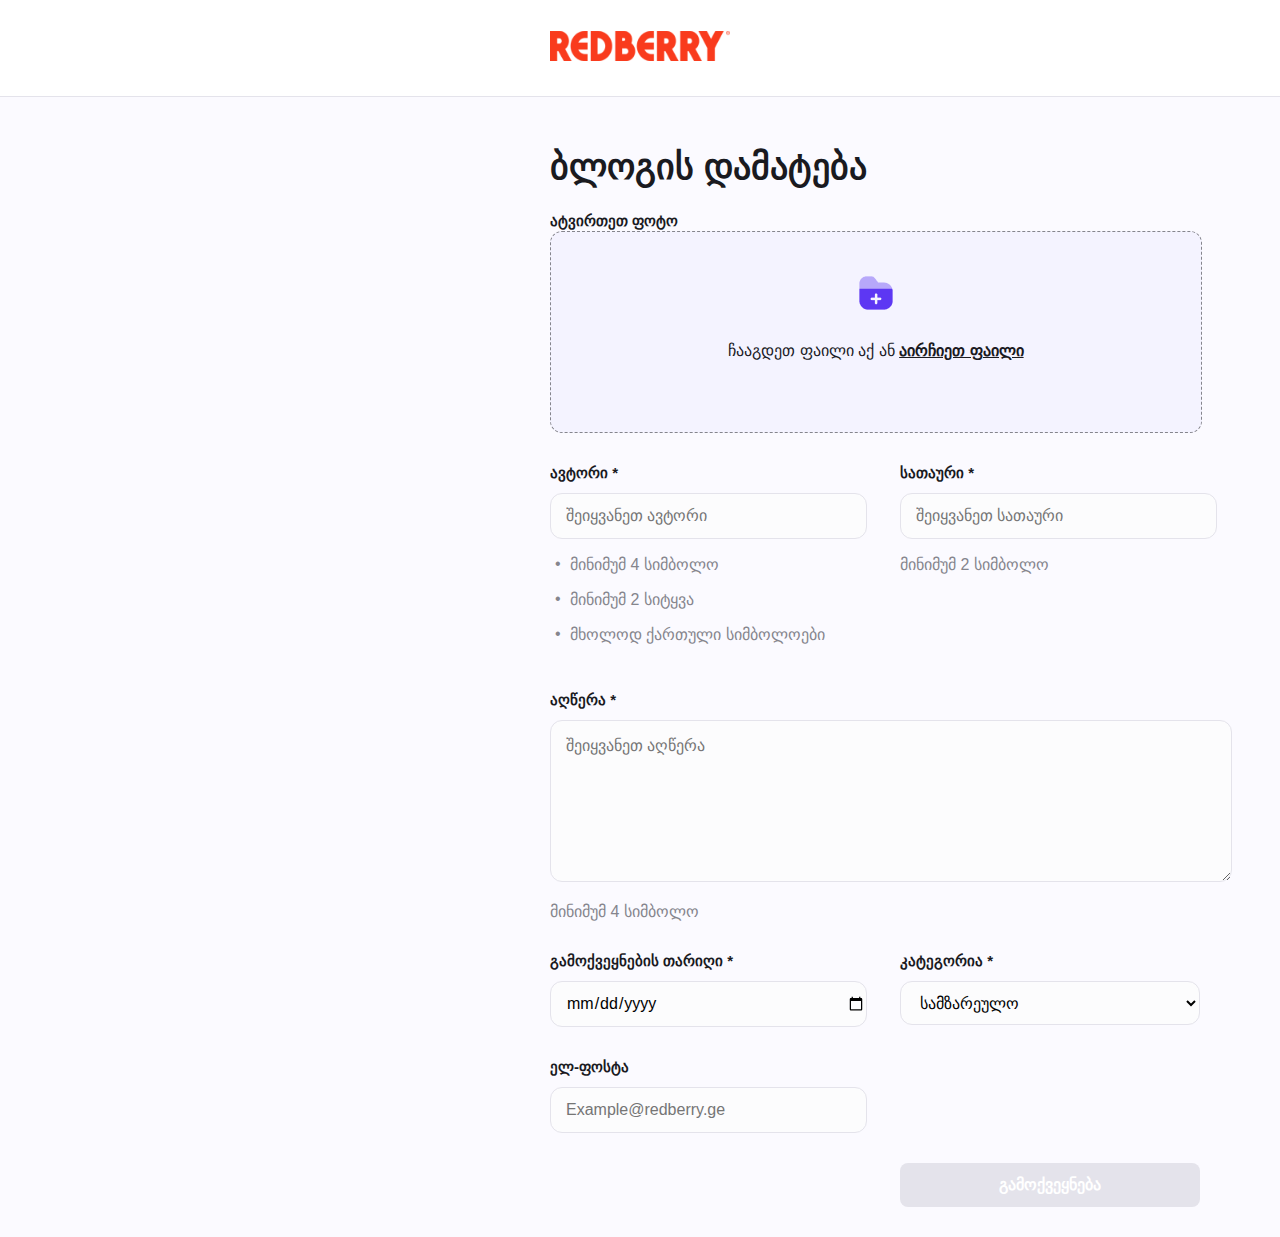
==== add_blog.html @ 9d46173d "დალოგინების ფუნქციონალი დასრულებულია და ბლოგის დამატების ფუნქციონალზე ვმუშაობ" ====
<!DOCTYPE html>
<html lang="en">
<head>
    <meta charset="UTF-8">
    <meta name="viewport" content="width=device-width, initial-scale=1.0">
    <title>Document</title>
    <link rel="stylesheet" href="css/add_blog.css">
    <script src="js/add_blog.js"></script>
</head>
<body>
    <header>
        <a href="index.html">
            <img id="logo" src="media/LOGO-02 3.png" alt="logo">
        </a>
        
    </header>
    
    <div id="container">
        <h1 id = 'head-title'>ბლოგის დამატება</h1>
        <form action="add_blog.php" method="POST" enctype="multipart/form-data">
            <div id= "row-img">
                <label for="photo" id="labels">ატვირთეთ ფოტო</label><br>
                <div id="uploaded">
                    <img id="gallery" src="media/gallery.png" alt="uploaded-img">
                    <p id="img-name">hello.png</p>
                    <div id="remove-img" onclick="removeImage()"><img src="media/add.png" alt="remove-img"></div>
                </div>
                <div id="img-container" onclick="triggerFileInput()" ondragover="handleDragOver(event)" ondrop="handleDrop(event)">
                    <img id="upload-icon" src="media/folder-add.png" alt="upload-icon"><br>
                    <label for="image" id="custom-label">ჩააგდეთ ფაილი აქ ან <a id="choose">აირჩიეთ ფაილი</a></label>
                    <input type="file" id="image" name="image" class="image" accept="image/*" onchange="handleFileSelection(this)">
                </div>
                
            </div>
            
            <div id = 'row'>
                <div id = 'left'>
                    <label for="author" id="labels">ავტორი *</label><br>
                    <input type="text" class="input-field" id="author" placeholder="შეიყვანეთ ავტორი" required>
                    <div id="validation-messages">
                        <p class="validation-message" id="message1">მინიმუმ 4 სიმბოლო</p>
                        <p class="validation-message" id="message2">მინიმუმ 2 სიტყვა</p>
                        <p class="validation-message" id="message3">მხოლოდ ქართული სიმბოლოები</p>
                    </div>
                </div>
                <div id = 'right'>
                    <label for="title" id="labels">სათაური *</label><br>
                    <input type="text" class="input-field" id="title" placeholder="შეიყვანეთ სათაური" required>
                    <div id="validation-messages">
                        <p class="validation-message" id="message4">მინიმუმ 2 სიმბოლო</p>
                    </div>
                </div>
            </div>
            <div id = 'row-desc'>
                <label for="description" id="labels">აღწერა *</label><br>
                <textarea class="desc-input" id="description" name="description" rows="4" cols="50" placeholder="შეიყვანეთ აღწერა" required></textarea>
                <div id="validation-messages">
                    <p class="validation-message" id="message5">მინიმუმ 4 სიმბოლო</p>
                </div>
            </div>
            <div id="row">
                <div id = "left">
                    <label for="post-date" id="labels">გამოქვეყნების თარიღი *</label><br>
                    <input type="date" class="input-field" id="post-date" required>   
                </div>
                <div id = 'right'>
                    <label for="category" id="labels">კატეგორია *</label><br>
                    <select class="input-field" id="category" required>
                        <option value="სამზარეულო">სამზარეულო</option>
                        <option value="სახელმწიფო">სახელმწიფო</option>
                        <option value="სასტუმრო">სასტუმრო</option>
                        <option value="სხვა">სხვა</option>
                    </select>
                </div>
            </div>
            <div id = 'row'>
                <div id = 'left'>
                    <label id="labels" for="email">ელ-ფოსტა</label><br>
                    <input type="email" class="input-field" id="email" placeholder="Example@redberry.ge">
                </div>
            </div>
            <div id = 'row'>
                <div id = 'left'>
                </div>
                <div id = "right">
                    <input type="submit" id = 'publish' value="გამოქვეყნება" disabled>
                </div>
            </div>
        </form>
    </div>
        
    
</body>
</html>
---- css/add_blog.css ----
@import url('https://free.bboxtype.com/embedfonts/?family=FiraGO:400');

body{
    font-family: 'FiraGO', sans-serif;
    margin: 0;
    padding: 0;
    background-color:#FBFAFF;
    
}

#logo{
    width: 180px;
    height: 30px;
}

header {
    display: flex;
    justify-content: center;
    align-items: center;
    height: 96px; 
    border-bottom: 1px solid #E4E3EB;
    background-color: #ffffff;
}

#container{
    width: 700px;
    margin-left: 550px;
    margin-top: 50px;
}

#row {
    justify-content: space-between;
    display: flex;
}

#row, #row-desc, #row-img{
    margin-bottom: 30px;
}

#left, #right{
    flex: 1;
    margin: 0;
    padding: 0;
}

#head-title{
    font-size: 36px;
    font-weight: 900;
    color:#1A1A1F;
    line-height: 40px;
    font-family: 'FiraGO', sans-serif;
}

.input-field{
    font-family: 'FiraGO', sans-serif !important;
    font-weight: 500 !important;
    font-size: 16px !important;
    line-height: 20px !important;
    width: 300px;
    height: 44px;
    margin-top: 10px;
    border-radius: 12px;
    border: 1px solid #E4E3EB;
    background-color: #fcfcfd;
    padding: 0 0 0 15px;
}

.desc-input{
    font-family: 'FiraGO', sans-serif !important;
    font-weight: 500 !important;
    font-size: 16px !important;
    line-height: 20px !important;
    width: 650px;
    height: 130px;
    margin-top: 10px;
    border-radius: 12px;
    border: 1px solid #E4E3EB;
    background-color: #fcfcfd;
    padding: 15px;
}


#labels{
    color: #1A1A1F;
    font-family: 'FiraGO', sans-serif;
    font-weight: 600;
    font-size: 15px;
    line-height: 20px;
}

#validation-messages{
    color: #85858D;
}

#message1, #message2, #message3 {
    position: relative;
    margin-left: 20px;
    
}

#message1::before, #message2::before, #message3::before {
    content: '\2022'; 
    color: #85858D; 
    position: absolute;
    left: -15px; 
}


#publish {
    width: 300px;
    height: 44px;
    background-color: #5D37F3; 
    color: #ffffff;
    cursor: pointer; 
    border-radius: 8px;
    border: none;
    gap: 10px;
    line-height: 20px;
    font-family: 'FiraGO', sans-serif;
    font-weight: 600;
    letter-spacing: 0em;
    font-size: 16px;
}

#publish:disabled{
    background-color: #E4E3EB;
}

.image{
    display: none;
}

#img-container{
    width: 650px;
    height: 200px;
    border: 1px dashed #85858D;
    border-radius: 12px;
    justify-content: center;
    align-items: center;
    cursor: pointer;
    background-color: #F4F3FF;
    display: flex;
    flex-direction: column;
    align-items: center;
    justify-content: center;
    text-align: center;
}

#custom-label{
    cursor: pointer;
    font-family: 'FiraGO', sans-serif;
    font-weight: 500;
    font-size: 16px;
    line-height: 20px;
    color: #1A1A1F;
    margin-top: 10px;
}

#choose{
    font-family: 'FiraGO', sans-serif;
    font-weight: 600;
    text-decoration: underline;
}

#upload-icon{
    margin-top: -30px;
}

#uploaded{
    display: none;
    margin-top: 10px;
    width: 650px;
    height: 60px;
    border-radius: 12px;
    background-color: #f2f2fa;
    
}

#remove-img{
    float: right;
    margin-right: 20px;
    margin-top: 20px;
    cursor: pointer;
}

#gallery{
    margin-left: 20px;
    margin-top: 20px;
}

#img-name{
    all:unset;
    display: inline-block;
    font-size: 18px;
    font-family: 'FiraGO', sans-serif;
    font-weight: 500;
    line-height: 20px;
    margin-left: 5px;
}
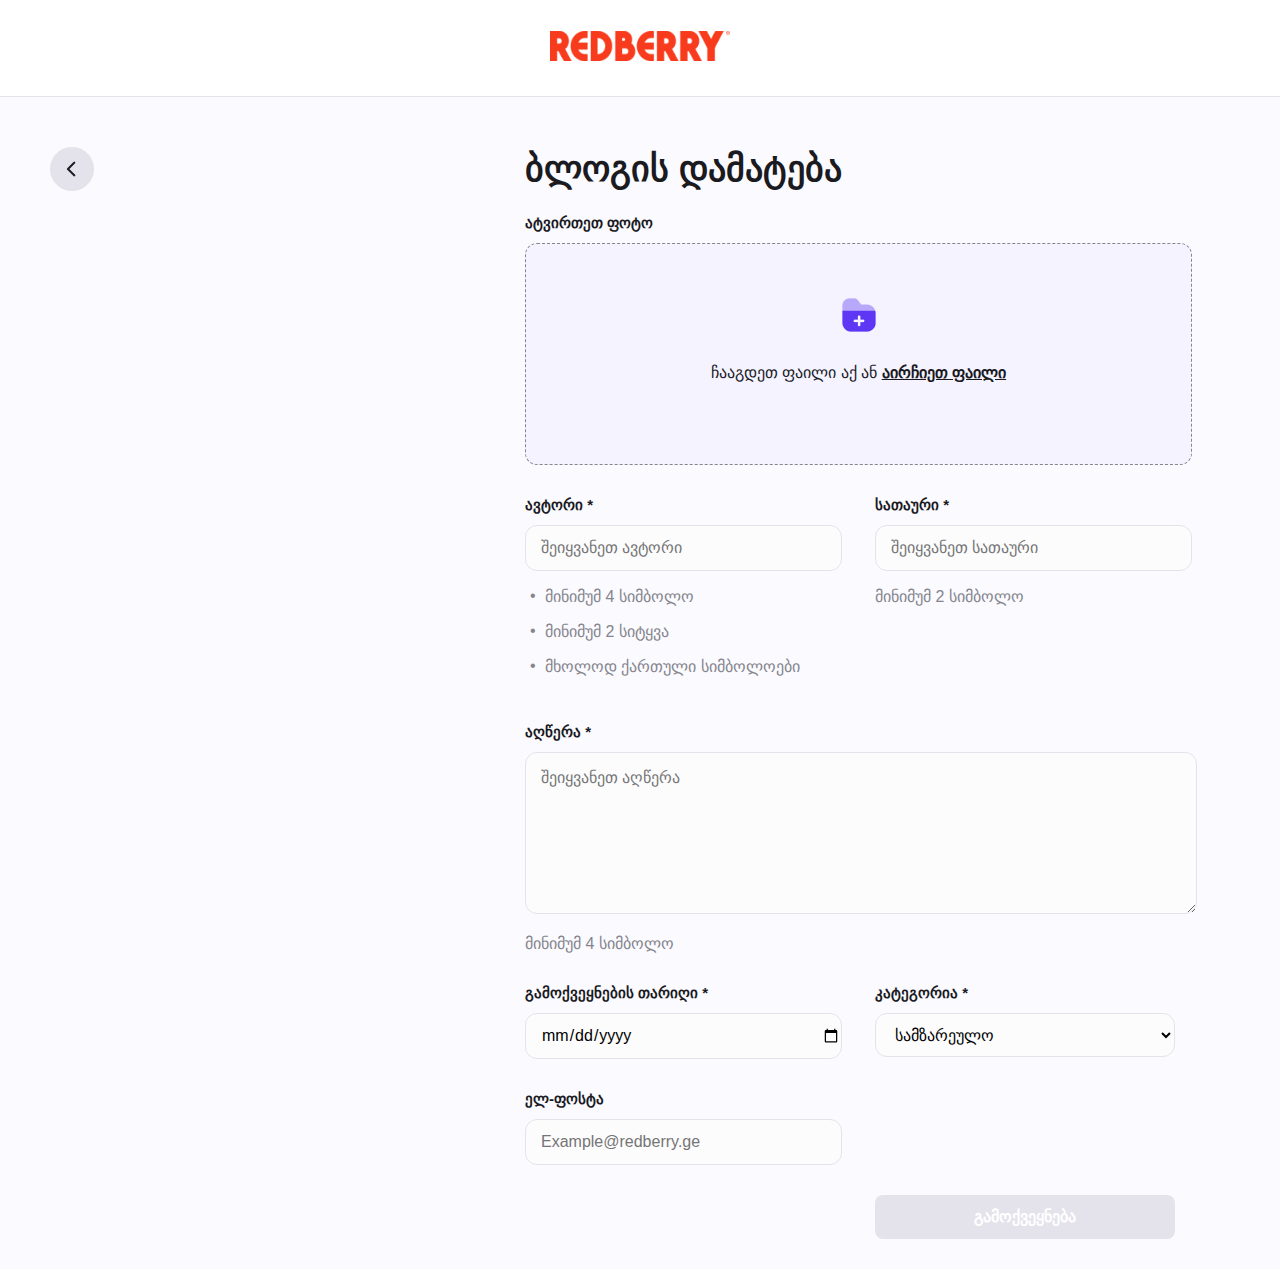
==== commit 2e0c0f51: "ბლოგის დამატების ფუნქციონალი თითქმის დავასრულე" ====
--- a/add_blog.html
+++ b/add_blog.html
@@ -14,6 +14,10 @@
         </a>
         
     </header>
+
+    <a href="index.html">
+        <img id="back" src="media/Arrow.png" alt="logo">
+    </a>
     
     <div id="container">
         <h1 id = 'head-title'>ბლოგის დამატება</h1>
@@ -22,13 +26,13 @@
                 <label for="photo" id="labels">ატვირთეთ ფოტო</label><br>
                 <div id="uploaded">
                     <img id="gallery" src="media/gallery.png" alt="uploaded-img">
-                    <p id="img-name">hello.png</p>
+                    <span id="img-name">hello.png</span>
                     <div id="remove-img" onclick="removeImage()"><img src="media/add.png" alt="remove-img"></div>
                 </div>
                 <div id="img-container" onclick="triggerFileInput()" ondragover="handleDragOver(event)" ondrop="handleDrop(event)">
                     <img id="upload-icon" src="media/folder-add.png" alt="upload-icon"><br>
                     <label for="image" id="custom-label">ჩააგდეთ ფაილი აქ ან <a id="choose">აირჩიეთ ფაილი</a></label>
-                    <input type="file" id="image" name="image" class="image" accept="image/*" onchange="handleFileSelection(this)">
+                    <input type="file" id="image" name="image" class="image" accept="image/*" onchange="handleFileSelection(this)" required>
                 </div>
                 
             </div>
@@ -77,6 +81,10 @@
                 <div id = 'left'>
                     <label id="labels" for="email">ელ-ფოსტა</label><br>
                     <input type="email" class="input-field" id="email" placeholder="Example@redberry.ge">
+                    <div id="validation-message-email">
+                        <img src="media/info-circle.png" alt="" id="error-icon">
+                        <p class="validation-message" id="message6">მეილი უნდა მთავრდებოდეს @redberry.ge-<br>ით</p>
+                    </div>
                 </div>
             </div>
             <div id = 'row'>
--- a/css/add_blog.css
+++ b/css/add_blog.css
@@ -24,8 +24,8 @@
 
 #container{
     width: 700px;
-    margin-left: 550px;
-    margin-top: 50px;
+    margin-left: 525px;
+    margin-top: -70px;
 }
 
 #row {
@@ -70,7 +70,7 @@
     font-weight: 500 !important;
     font-size: 16px !important;
     line-height: 20px !important;
-    width: 650px;
+    width: 640px;
     height: 130px;
     margin-top: 10px;
     border-radius: 12px;
@@ -78,6 +78,27 @@
     background-color: #fcfcfd;
     padding: 15px;
 }
+
+#validation-message-email {
+    width: 300px;
+    white-space: nowrap; 
+    display: none;
+}
+
+#error-icon {
+    margin-bottom: 15px;
+    display: inline-block; 
+    vertical-align: middle; 
+
+}
+
+#message6 {
+    font-size: 14px;
+    display: inline-block; 
+    vertical-align: middle;
+}
+
+
 
 
 #labels{
@@ -131,8 +152,8 @@
 }
 
 #img-container{
-    width: 650px;
-    height: 200px;
+    width: 665px;
+    height: 220px;
     border: 1px dashed #85858D;
     border-radius: 12px;
     justify-content: center;
@@ -144,6 +165,7 @@
     align-items: center;
     justify-content: center;
     text-align: center;
+    margin-top: 10px;
 }
 
 #custom-label{
@@ -166,36 +188,41 @@
     margin-top: -30px;
 }
 
-#uploaded{
+#uploaded {
+    margin-top: 10px;
+    width: 665px;
+    height: 60px;
+    border-radius: 12px;
+    background-color: #f2f2fa;
     display: none;
-    margin-top: 10px;
-    width: 650px;
-    height: 60px;
-    border-radius: 12px;
-    background-color: #f2f2fa;
-    
-}
-
-#remove-img{
-    float: right;
+    align-items: center; 
+}
+
+#remove-img {
+    margin-left: auto; 
     margin-right: 20px;
-    margin-top: 20px;
-    cursor: pointer;
-}
-
-#gallery{
+    cursor: pointer;
+}
+
+#gallery {
+    cursor: pointer;
     margin-left: 20px;
-    margin-top: 20px;
-}
-
-#img-name{
-    all:unset;
-    display: inline-block;
+    margin-right: 10px; 
+}
+
+#img-name {
+    width: 500px;
     font-size: 18px;
     font-family: 'FiraGO', sans-serif;
     font-weight: 500;
     line-height: 20px;
     margin-left: 5px;
-}
-
-
+    cursor: pointer;
+}
+
+#back{
+    margin-top: 50px;
+    margin-left: 50px;
+}
+
+
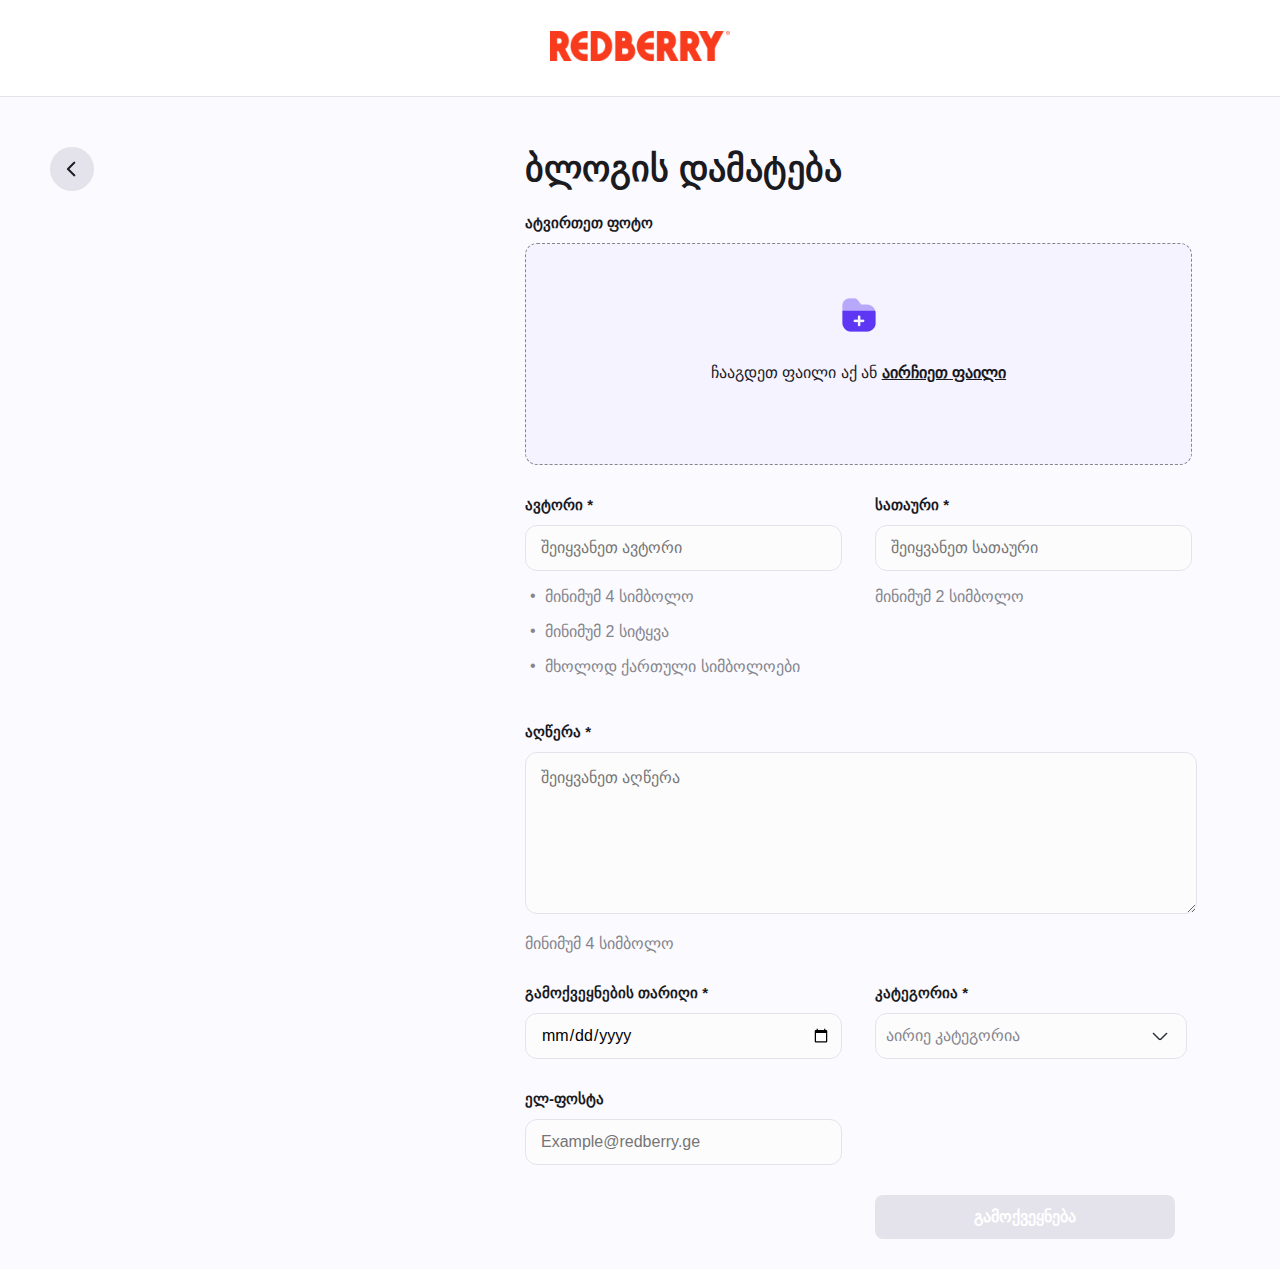
==== commit 4d4cb645: "ბლოგის დამატების ფუნქციონალი თითქმის დავასრულე" ====
--- a/add_blog.html
+++ b/add_blog.html
@@ -6,6 +6,7 @@
     <title>Document</title>
     <link rel="stylesheet" href="css/add_blog.css">
     <script src="js/add_blog.js"></script>
+    <script type="module" src="js/blog_categories.js"></script>
 </head>
 <body>
     <header>
@@ -26,7 +27,7 @@
                 <label for="photo" id="labels">ატვირთეთ ფოტო</label><br>
                 <div id="uploaded">
                     <img id="gallery" src="media/gallery.png" alt="uploaded-img">
-                    <span id="img-name">hello.png</span>
+                    <span id="img-name"></span>
                     <div id="remove-img" onclick="removeImage()"><img src="media/add.png" alt="remove-img"></div>
                 </div>
                 <div id="img-container" onclick="triggerFileInput()" ondragover="handleDragOver(event)" ondrop="handleDrop(event)">
@@ -67,15 +68,23 @@
                     <label for="post-date" id="labels">გამოქვეყნების თარიღი *</label><br>
                     <input type="date" class="input-field" id="post-date" required>   
                 </div>
-                <div id = 'right'>
+
+                <div id='right'>
                     <label for="category" id="labels">კატეგორია *</label><br>
-                    <select class="input-field" id="category" required>
-                        <option value="სამზარეულო">სამზარეულო</option>
-                        <option value="სახელმწიფო">სახელმწიფო</option>
-                        <option value="სასტუმრო">სასტუმრო</option>
-                        <option value="სხვა">სხვა</option>
-                    </select>
+                    <span class="dropdown-arrow" onclick="toggleDropdown()"><img src="media/arrow-down.png" alt=""></span>
+
+                    <div class="dropdown-container">
+                        <div class="selected-options" >
+                            <span class="placeholder">აირიე კატეგორია</span>
+                        </div>
+                        <div class="checkbox-container" id = "categoryContainer">
+                            <!-- API options will be dynamically inserted here -->
+                        </div>
+                    </div>
                 </div>
+
+                
+                
             </div>
             <div id = 'row'>
                 <div id = 'left'>
@@ -97,6 +106,5 @@
         </form>
     </div>
         
-    
 </body>
 </html>--- a/css/add_blog.css
+++ b/css/add_blog.css
@@ -226,3 +226,101 @@
 }
 
 
+#post-date::-webkit-calendar-picker-indicator {
+    margin-right: 10px;
+}
+
+.dropdown-container{
+    font-family: 'FiraGO', sans-serif !important;
+    font-weight: 500 !important;
+    font-size: 16px !important;
+    line-height: 20px !important;
+    width: 300px;
+    height: 44px;
+    margin-top: 10px;
+    border-radius: 12px;
+    border: 1px solid #E4E3EB;
+    background-color: #fcfcfd;
+    padding: 0 0 0 10px;
+    display: inline-block;
+    position: relative;
+}
+
+
+
+/* Style for the visible input box */
+.selected-options {
+    font-family: 'FiraGO', sans-serif !important;
+    color: #85858D;
+    width: 300px;
+    border: none;
+    height: 44px;
+    cursor: pointer;
+    white-space: nowrap;
+    position: relative;
+    display: flex;
+    flex-wrap: nowrap;
+    justify-content: flex-start;
+    align-items: center;
+    overflow: hidden;
+}
+
+.selected-options:hover{
+    overflow: auto;
+}
+
+
+.selected-item {
+    padding: 8px 12px;
+    border-radius: 30px;
+    margin: 2px;
+    display: flex;
+    align-items: center;
+}
+
+.close-button {
+    cursor: pointer;
+    margin-left: 8px;
+    font-size: 20px;
+}
+
+.dropdown-arrow {
+    cursor: pointer;
+    position: absolute;
+    margin-left: 275px;
+    z-index: 1;
+    margin-top: 23px;
+}
+
+.checkbox-container {
+    position: absolute;
+    top: 100%;
+    left: 0;
+    width: 100%;
+    max-height: 100px;
+    overflow-y: auto;
+    border: 1px solid #E4E3EB;
+    border-bottom-left-radius: 12px;
+    border-bottom-right-radius: 12px;
+    border-top: none;
+    box-sizing: border-box;
+    display: none;
+}
+
+
+.checkbox-container input {
+    display: none;
+}
+
+.checkbox-label {
+    padding: 8px;
+    display: flex;
+    justify-content: space-between;
+    align-items: center;
+    cursor: pointer;;
+}
+
+.checkbox-label:hover {
+    background-color: #f0f0f0;
+}
+
